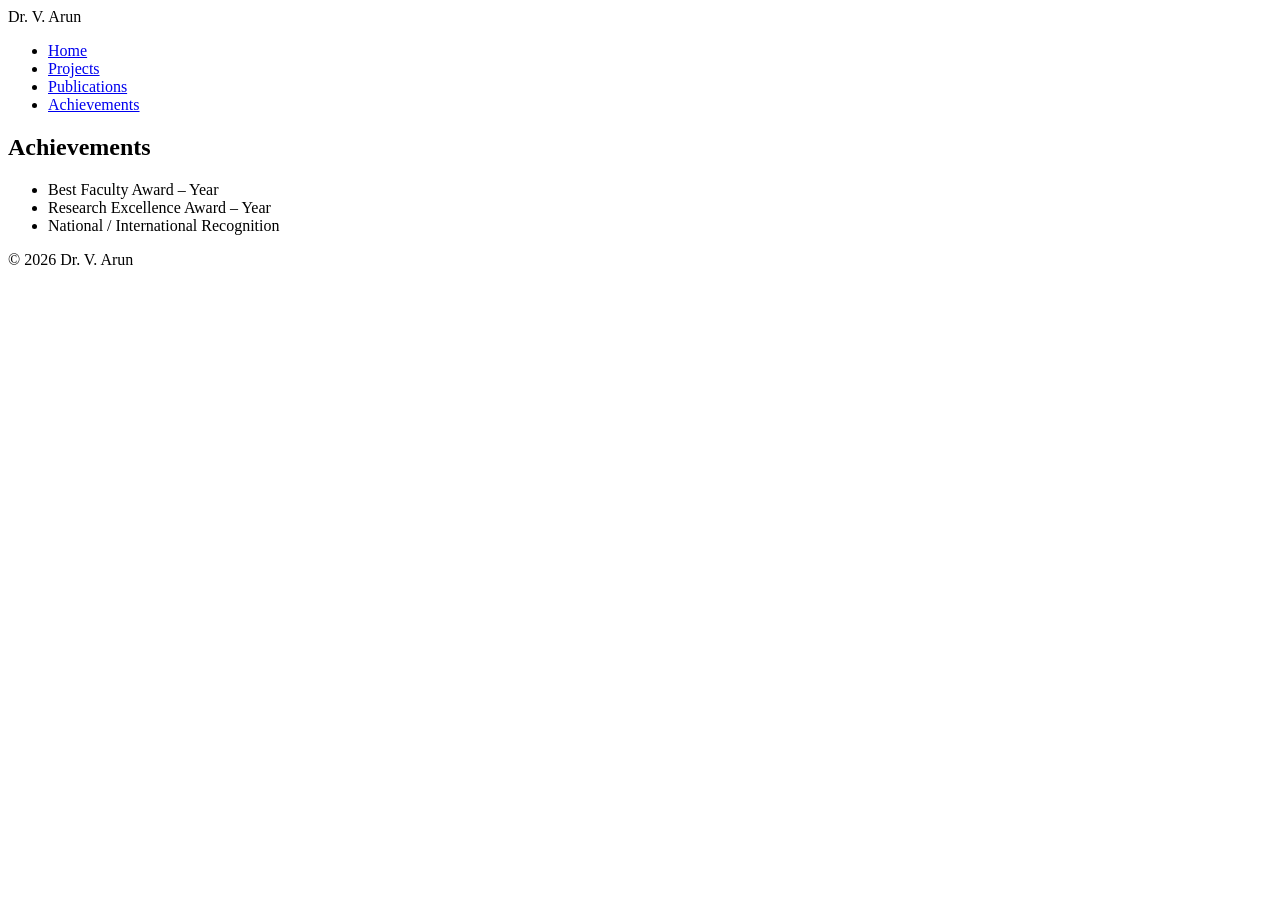
==== achievements.html @ 90573279 "Initial website commit" ====
<!DOCTYPE html>
<html lang="en">
<head>
  <meta charset="UTF-8">
  <title>Achievements | Dr. . Arun</title>
  <meta name="viewport" content="width=device-width, initial-scale=1.0">
  <link rel="stylesheet" href="style.css">
</head>
<body>

  <nav>
    <div class="logo">Dr. V. Arun</div>
    <ul>
      <li><a href="index.html">Home</a></li>
      <li><a href="projects.html">Projects</a></li>
      <li><a href="publications.html">Publications</a></li>
      <li><a href="achievements.html" class="active">Achievements</a></li>
    </ul>
  </nav>

  <section class="content">
    <h1>Achievements</h1>

    <ul>
      <li>Best Faculty Award – Year</li>
      <li>Research Excellence Award – Year</li>
      <li>National / International Recognition</li>
    </ul>
  </section>

  <footer>
    <p>© 2026 Dr. V. Arun</p>
  </footer>

</body>
</html>
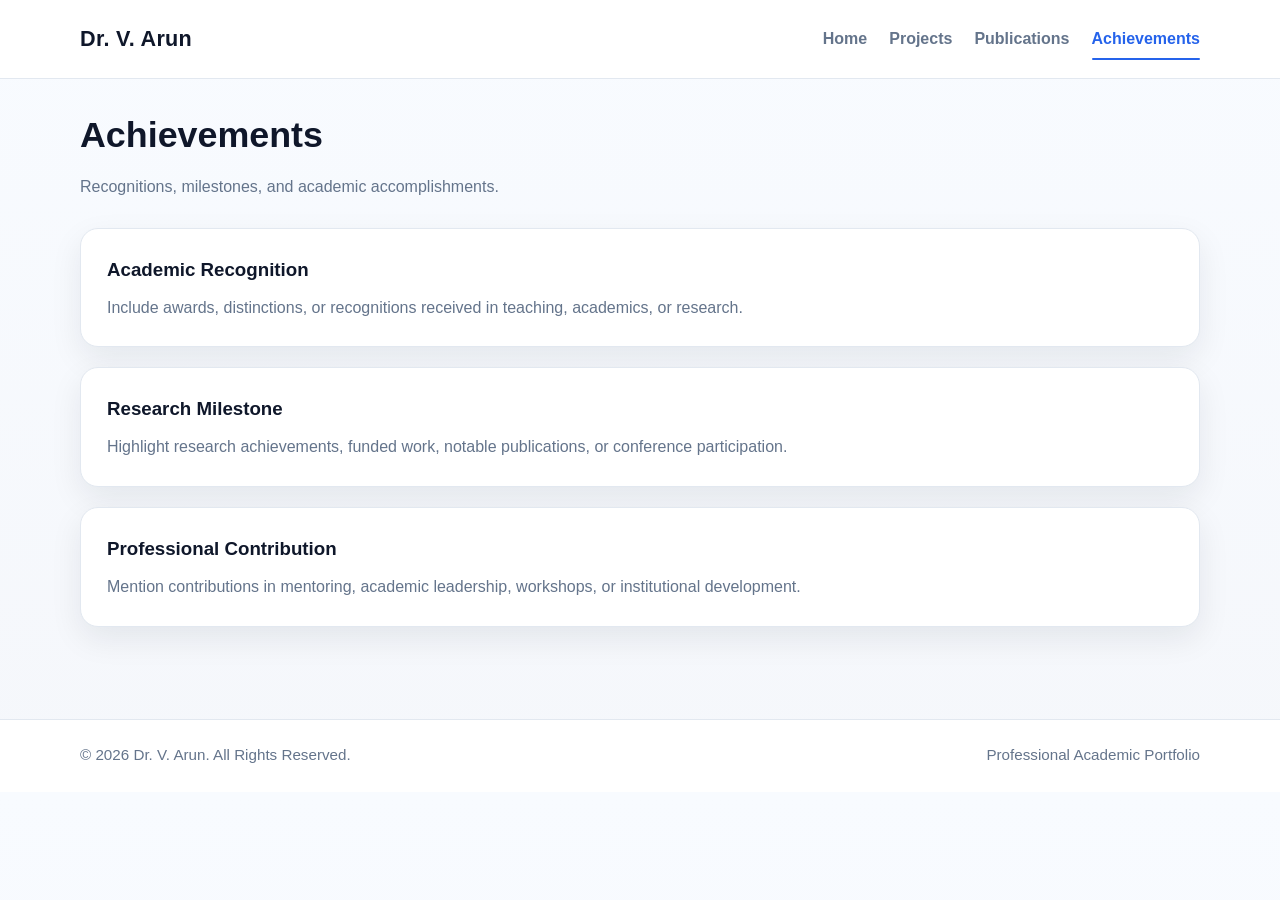
==== commit cb874817: "Modern professional portfolio redesign" ====
--- a/achievements.html
+++ b/achievements.html
@@ -1,37 +1,64 @@
 <!DOCTYPE html>
 <html lang="en">
 <head>
-  <meta charset="UTF-8">
-  <title>Achievements | Dr. . Arun</title>
-  <meta name="viewport" content="width=device-width, initial-scale=1.0">
-  <link rel="stylesheet" href="style.css">
+  <meta charset="UTF-8" />
+  <meta name="viewport" content="width=device-width, initial-scale=1.0" />
+  <title>Achievements | Dr. V. Arun</title>
+  <link rel="stylesheet" href="styles.css" />
 </head>
 <body>
+  <header class="site-header">
+    <div class="container nav-wrapper">
+      <div class="brand">Dr. V. Arun</div>
+      <nav class="nav">
+        <a href="index.html">Home</a>
+        <a href="projects.html">Projects</a>
+        <a href="publications.html">Publications</a>
+        <a href="achievements.html" class="active">Achievements</a>
+      </nav>
+    </div>
+  </header>
 
-  <nav>
-    <div class="logo">Dr. V. Arun</div>
-    <ul>
-      <li><a href="index.html">Home</a></li>
-      <li><a href="projects.html">Projects</a></li>
-      <li><a href="publications.html">Publications</a></li>
-      <li><a href="achievements.html" class="active">Achievements</a></li>
-    </ul>
-  </nav>
+  <main class="container section">
+    <div class="section-title">
+      <h1>Achievements</h1>
+      <p>Recognitions, milestones, and academic accomplishments.</p>
+    </div>
 
-  <section class="content">
-    <h1>Achievements</h1>
+    <div class="stack">
+      <div class="card">
+        <h3>Academic Recognition</h3>
+        <p>
+          Include awards, distinctions, or recognitions received in teaching,
+          academics, or research.
+        </p>
+      </div>
 
-    <ul>
-      <li>Best Faculty Award – Year</li>
-      <li>Research Excellence Award – Year</li>
-      <li>National / International Recognition</li>
-    </ul>
-  </section>
+      <div class="card">
+        <h3>Research Milestone</h3>
+        <p>
+          Highlight research achievements, funded work, notable publications, or
+          conference participation.
+        </p>
+      </div>
 
-  <footer>
-    <p>© 2026 Dr. V. Arun</p>
+      <div class="card">
+        <h3>Professional Contribution</h3>
+        <p>
+          Mention contributions in mentoring, academic leadership, workshops, or
+          institutional development.
+        </p>
+      </div>
+    </div>
+  </main>
+
+  <footer class="site-footer">
+    <div class="container footer-flex">
+      <p>© 2026 Dr. V. Arun. All Rights Reserved.</p>
+      <p>Professional Academic Portfolio</p>
+    </div>
   </footer>
 
+  <script src="scripts.js"></script>
 </body>
-</html>
-  
+</html>
--- a/styles.css
+++ b/styles.css
@@ -0,0 +1,297 @@
+:root {
+  --bg: #f5f7fb;
+  --surface: #ffffff;
+  --primary: #0f172a;
+  --accent: #2563eb;
+  --accent-soft: #dbeafe;
+  --text: #1e293b;
+  --muted: #64748b;
+  --border: #e2e8f0;
+  --shadow: 0 12px 32px rgba(15, 23, 42, 0.08);
+  --radius: 18px;
+}
+
+* {
+  margin: 0;
+  padding: 0;
+  box-sizing: border-box;
+}
+
+html {
+  scroll-behavior: smooth;
+}
+
+body {
+  font-family: "Segoe UI", Arial, sans-serif;
+  background: linear-gradient(180deg, #f8fbff 0%, var(--bg) 100%);
+  color: var(--text);
+  line-height: 1.6;
+}
+
+a {
+  text-decoration: none;
+}
+
+.container {
+  width: min(1120px, 92%);
+  margin: 0 auto;
+}
+
+.site-header {
+  position: sticky;
+  top: 0;
+  z-index: 1000;
+  background: rgba(255, 255, 255, 0.9);
+  backdrop-filter: blur(12px);
+  border-bottom: 1px solid var(--border);
+}
+
+.nav-wrapper {
+  min-height: 78px;
+  display: flex;
+  align-items: center;
+  justify-content: space-between;
+}
+
+.brand {
+  font-size: 1.35rem;
+  font-weight: 700;
+  color: var(--primary);
+  letter-spacing: 0.3px;
+}
+
+.nav {
+  display: flex;
+  gap: 22px;
+  flex-wrap: wrap;
+}
+
+.nav a {
+  color: var(--muted);
+  font-weight: 600;
+  position: relative;
+  transition: 0.25s ease;
+}
+
+.nav a:hover,
+.nav a.active {
+  color: var(--accent);
+}
+
+.nav a.active::after,
+.nav a:hover::after {
+  content: "";
+  position: absolute;
+  left: 0;
+  bottom: -8px;
+  width: 100%;
+  height: 2px;
+  background: var(--accent);
+  border-radius: 999px;
+}
+
+.hero {
+  padding: 84px 0 56px;
+}
+
+.hero-grid {
+  display: grid;
+  grid-template-columns: 1.5fr 1fr;
+  gap: 28px;
+  align-items: center;
+}
+
+.tag {
+  display: inline-block;
+  margin-bottom: 16px;
+  padding: 8px 14px;
+  border-radius: 999px;
+  background: var(--accent-soft);
+  color: var(--accent);
+  font-size: 0.92rem;
+  font-weight: 700;
+}
+
+.hero h1 {
+  font-size: clamp(2.3rem, 4vw, 4rem);
+  line-height: 1.12;
+  color: var(--primary);
+  margin-bottom: 18px;
+}
+
+.hero-text {
+  font-size: 1.05rem;
+  color: var(--muted);
+  max-width: 680px;
+  margin-bottom: 24px;
+}
+
+.hero-actions {
+  display: flex;
+  gap: 14px;
+  flex-wrap: wrap;
+}
+
+.btn {
+  display: inline-flex;
+  align-items: center;
+  justify-content: center;
+  padding: 12px 20px;
+  border-radius: 12px;
+  font-weight: 700;
+  transition: 0.25s ease;
+  border: 1px solid transparent;
+}
+
+.btn-primary {
+  background: var(--accent);
+  color: #fff;
+  box-shadow: var(--shadow);
+}
+
+.btn-primary:hover {
+  transform: translateY(-2px);
+  opacity: 0.95;
+}
+
+.btn-secondary {
+  background: #fff;
+  color: var(--primary);
+  border-color: var(--border);
+}
+
+.btn-secondary:hover {
+  transform: translateY(-2px);
+  border-color: var(--accent);
+  color: var(--accent);
+}
+
+.hero-card,
+.card {
+  background: var(--surface);
+  border: 1px solid var(--border);
+  border-radius: var(--radius);
+  box-shadow: var(--shadow);
+}
+
+.hero-card {
+  padding: 28px;
+}
+
+.hero-card h3 {
+  margin-bottom: 14px;
+  color: var(--primary);
+}
+
+.hero-card ul {
+  padding-left: 18px;
+  color: var(--muted);
+}
+
+.section {
+  padding: 28px 0 56px;
+}
+
+.section-title {
+  margin-bottom: 28px;
+}
+
+.section-title h1,
+.section-title h2 {
+  font-size: clamp(1.8rem, 2.8vw, 2.6rem);
+  color: var(--primary);
+  margin-bottom: 10px;
+}
+
+.section-title p {
+  color: var(--muted);
+}
+
+.grid-2 {
+  display: grid;
+  grid-template-columns: repeat(2, 1fr);
+  gap: 22px;
+}
+
+.cards-3 {
+  display: grid;
+  grid-template-columns: repeat(3, 1fr);
+  gap: 22px;
+}
+
+.stack {
+  display: grid;
+  gap: 20px;
+}
+
+.card {
+  padding: 26px;
+  transition: 0.28s ease;
+}
+
+.card:hover {
+  transform: translateY(-4px);
+}
+
+.card h3 {
+  margin-bottom: 10px;
+  color: var(--primary);
+}
+
+.card p {
+  color: var(--muted);
+}
+
+.link-card {
+  color: inherit;
+}
+
+.site-footer {
+  margin-top: 36px;
+  border-top: 1px solid var(--border);
+  background: #ffffff;
+}
+
+.footer-flex {
+  min-height: 72px;
+  display: flex;
+  align-items: center;
+  justify-content: space-between;
+  gap: 12px;
+  color: var(--muted);
+  font-size: 0.95rem;
+}
+
+.reveal {
+  opacity: 0;
+  transform: translateY(24px);
+  transition: all 0.7s ease;
+}
+
+.reveal.show {
+  opacity: 1;
+  transform: translateY(0);
+}
+
+@media (max-width: 900px) {
+  .hero-grid,
+  .grid-2,
+  .cards-3 {
+    grid-template-columns: 1fr;
+  }
+
+  .nav-wrapper,
+  .footer-flex {
+    flex-direction: column;
+    justify-content: center;
+    padding: 14px 0;
+  }
+
+  .nav {
+    justify-content: center;
+  }
+
+  .hero {
+    padding-top: 56px;
+  }
+}
